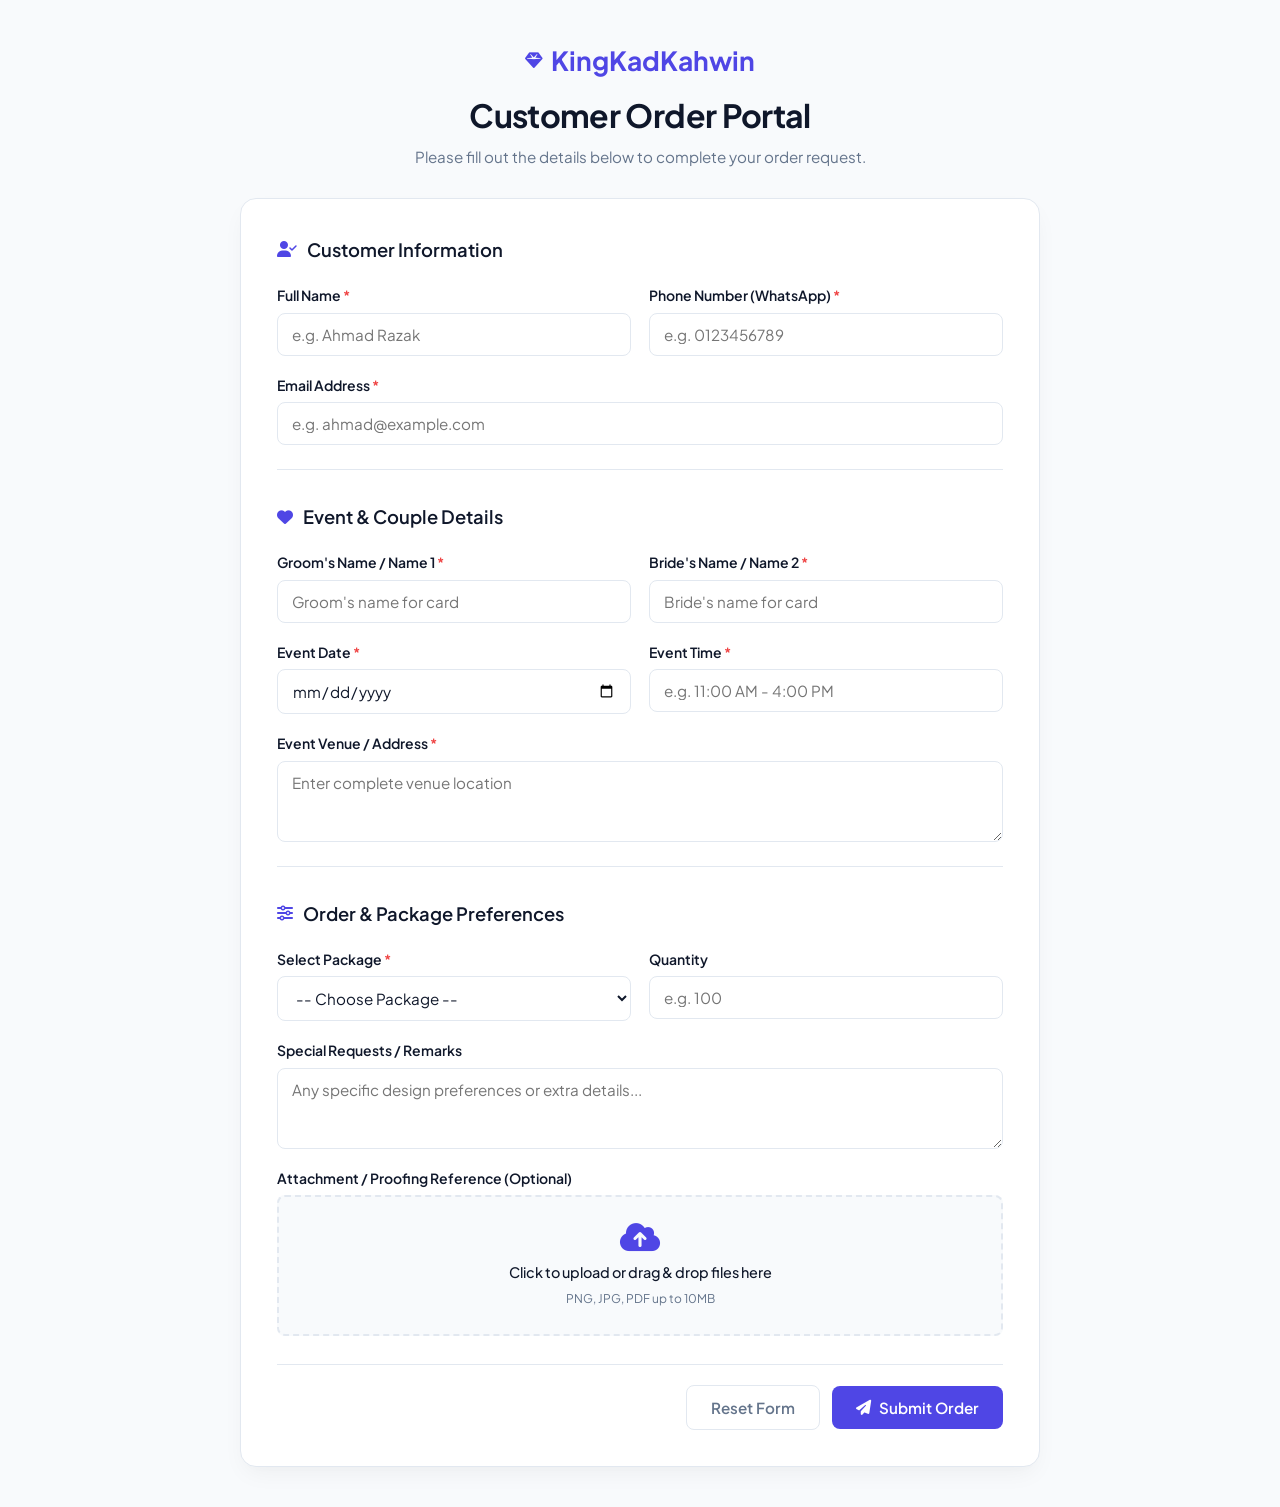
==== customer/customer.html @ 6fbe4507 "Initial commit" ====
<!DOCTYPE html>
<html lang="en">
<head>
    <meta charset="UTF-8">
    <meta name="viewport" content="width=device-width, initial-scale=1.0">
    <title>Customer Order Portal | KKK Ordering System</title>
    <!-- Google Fonts & Font Awesome Icons -->
    <link href="https://fonts.googleapis.com/css2?family=Plus+Jakarta+Sans:wght@400;500;600;700&display=swap" rel="stylesheet">
    <link rel="stylesheet" href="https://cdnjs.cloudflare.com/ajax/libs/font-awesome/6.4.0/css/all.min.css">
    <link rel="stylesheet" href="../design/customer.css">
</head>
<body>

    <div class="portal-container">
        <!-- Header Banner -->
        <header class="portal-header">
            <div class="logo-area">
                <i class="fa-solid fa-gem logo-icon"></i>
                <h2>KingKadKahwin</h2>
            </div>
            <h1>Customer Order Portal</h1>
            <p>Please fill out the details below to complete your order request.</p>
        </header>

        <!-- Main Form Card -->
        <main class="form-card">
            <form id="customerOrderForm" action="../api/customer_submit.php" method="POST" enctype="multipart/form-data">
                
                <!-- FALLBACK ORDER ID INPUTS -->
                <input type="hidden" id="orderId" name="order_id" value="ORD-TEMPORARY">
                <input type="hidden" id="orderNo" name="order_no" value="ORD-TEMPORARY">

                <!-- Section 1: Personal Details -->
                <section class="form-section">
                    <div class="section-title">
                        <i class="fa-solid fa-user-check"></i>
                        <h3>Customer Information</h3>
                    </div>
                    <div class="form-grid col-2">
                        <div class="input-group">
                            <label for="fullName">Full Name <span class="required">*</span></label>
                            <input type="text" id="fullName" name="full_name" placeholder="e.g. Ahmad Razak" required>
                        </div>
                        <div class="input-group">
                            <label for="phone">Phone Number (WhatsApp) <span class="required">*</span></label>
                            <input type="tel" id="phone" name="phone" placeholder="e.g. 0123456789" required>
                        </div>
                        <div class="input-group col-span-2">
                            <label for="email">Email Address <span class="required">*</span></label>
                            <input type="email" id="email" name="email" placeholder="e.g. ahmad@example.com" required>
                        </div>
                    </div>
                </section>

                <!-- Section 2: Event & Bride/Groom Details -->
                <section class="form-section">
                    <div class="section-title">
                        <i class="fa-solid fa-heart"></i>
                        <h3>Event & Couple Details</h3>
                    </div>
                    <div class="form-grid col-2">
                        <div class="input-group">
                            <label for="groomName">Groom's Name / Name 1 <span class="required">*</span></label>
                            <input type="text" id="groomName" name="groom_name" placeholder="Groom's name for card" required>
                        </div>
                        <div class="input-group">
                            <label for="brideName">Bride's Name / Name 2 <span class="required">*</span></label>
                            <input type="text" id="brideName" name="bride_name" placeholder="Bride's name for card" required>
                        </div>
                        <div class="input-group">
                            <label for="eventDate">Event Date <span class="required">*</span></label>
                            <input type="date" id="eventDate" name="event_date" required>
                        </div>
                        <div class="input-group">
                            <label for="eventTime">Event Time <span class="required">*</span></label>
                            <input type="text" id="eventTime" name="event_time" placeholder="e.g. 11:00 AM - 4:00 PM" required>
                        </div>
                        <div class="input-group col-span-2">
                            <label for="venue">Event Venue / Address <span class="required">*</span></label>
                            <textarea id="venue" name="venue" rows="3" placeholder="Enter complete venue location" required></textarea>
                        </div>
                    </div>
                </section>

                <!-- Section 3: Order Specifications & File Upload -->
                <section class="form-section">
                    <div class="section-title">
                        <i class="fa-solid fa-sliders"></i>
                        <h3>Order & Package Preferences</h3>
                    </div>
                    <div class="form-grid col-2">
                        <div class="input-group">
                            <label for="packageSelect">Select Package <span class="required">*</span></label>
                            <select id="packageSelect" name="package_type" required>
                                <option value="" disabled selected>-- Choose Package --</option>
                                <option value="Digital Invitation Only">Digital Invitation Only</option>
                                <option value="Printed Card - Basic (100 pcs)">Printed Card - Basic (100 pcs)</option>
                                <option value="Printed Card - Premium (500 pcs)">Printed Card - Premium (500 pcs)</option>
                                <option value="Luxury VIP Package">Luxury VIP Package</option>
                            </select>
                        </div>
                        <div class="input-group">
                            <label for="quantity">Quantity</label>
                            <input type="number" id="quantity" name="quantity" placeholder="e.g. 100" min="1">
                        </div>
                        <div class="input-group col-span-2">
                            <label for="specialNotes">Special Requests / Remarks</label>
                            <textarea id="specialNotes" name="notes" rows="3" placeholder="Any specific design preferences or extra details..."></textarea>
                        </div>
                        <div class="input-group col-span-2">
                            <label>Attachment / Proofing Reference (Optional)</label>
                            <div class="file-upload-box">
                                <i class="fa-solid fa-cloud-arrow-up"></i>
                                <p id="fileNameDisplay">Click to upload or drag & drop files here</p>
                                <span>PNG, JPG, PDF up to 10MB</span>
                                <input type="file" id="attachment" name="attachment" accept=".png,.jpg,.jpeg,.pdf">
                            </div>
                        </div>
                    </div>
                </section>

                <!-- Submit Button -->
                <div class="form-actions">
                    <button type="reset" class="btn-secondary">Reset Form</button>
                    <button type="submit" class="btn-primary">
                        <i class="fa-solid fa-paper-plane"></i> Submit Order
                    </button>
                </div>

            </form>
        </main>
    </div>

    <script src="../js/customer-dashboard.js"></script>
</body>
</html>
---- design/customer.css ----
/* --- Root Variables --- */
:root {
    --primary: #4f46e5;
    --primary-hover: #4338ca;
    --bg-main: #f8fafc;
    --card-bg: #ffffff;
    --text-main: #0f172a;
    --text-muted: #64748b;
    --border-color: #e2e8f0;
    --focus-ring: rgba(79, 70, 229, 0.2);
    --radius-lg: 16px;
    --radius-md: 8px;
    --shadow-md: 0 10px 25px -5px rgba(0, 0, 0, 0.05), 0 8px 10px -6px rgba(0, 0, 0, 0.01);
}

/* --- Global Reset & Page Setup --- */
* {
    box-sizing: border-box;
    margin: 0;
    padding: 0;
}

body {
    font-family: 'Plus Jakarta Sans', sans-serif;
    background-color: var(--bg-main);
    color: var(--text-main);
    line-height: 1.6;
    padding: 40px 20px;
}

.portal-container {
    max-width: 800px;
    margin: 0 auto;
}

/* --- Header Section --- */
.portal-header {
    text-align: center;
    margin-bottom: 28px;
}

.logo-area {
    display: inline-flex;
    align-items: center;
    gap: 8px;
    color: var(--primary);
    font-size: 1.1rem;
    font-weight: 700;
    margin-bottom: 8px;
}

.portal-header h1 {
    font-size: 2rem;
    font-weight: 700;
    color: var(--text-main);
    letter-spacing: -0.02em;
}

.portal-header p {
    color: var(--text-muted);
    font-size: 0.95rem;
    margin-top: 4px;
}

/* --- Card Container --- */
.form-card {
    background: var(--card-bg);
    border-radius: var(--radius-lg);
    padding: 36px;
    border: 1px solid var(--border-color);
    box-shadow: var(--shadow-md);
}

/* --- Form Sections --- */
.form-section {
    margin-bottom: 32px;
    padding-bottom: 24px;
    border-bottom: 1px solid var(--border-color);
}

.form-section:last-of-type {
    border-bottom: none;
    margin-bottom: 0;
    padding-bottom: 0;
}

.section-title {
    display: flex;
    align-items: center;
    gap: 10px;
    color: var(--primary);
    margin-bottom: 20px;
}

.section-title h3 {
    font-size: 1.15rem;
    font-weight: 600;
    color: var(--text-main);
}

/* --- Form Grids & Layout --- */
.form-grid {
    display: grid;
    gap: 18px;
}

.col-2 {
    grid-template-columns: repeat(2, 1fr);
}

.col-span-2 {
    grid-column: span 2;
}

/* Mobile responsiveness */
@media (max-width: 640px) {
    .col-2 {
        grid-template-columns: 1fr;
    }
    .col-span-2 {
        grid-column: span 1;
    }
    .form-card {
        padding: 24px 18px;
    }
}

/* --- Inputs, Selects & Textareas --- */
.input-group {
    display: flex;
    flex-direction: column;
    gap: 6px;
}

.input-group label {
    font-size: 0.875rem;
    font-weight: 600;
    color: var(--text-main);
}

.required {
    color: #ef4444;
}

input[type="text"],
input[type="tel"],
input[type="email"],
input[type="date"],
input[type="number"],
select,
textarea {
    width: 100%;
    padding: 11px 14px;
    font-family: inherit;
    font-size: 0.95rem;
    color: var(--text-main);
    background-color: #ffffff;
    border: 1px solid var(--border-color);
    border-radius: var(--radius-md);
    transition: all 0.2s ease;
    outline: none;
}

input:focus,
select:focus,
textarea:focus {
    border-color: var(--primary);
    box-shadow: 0 0 0 4px var(--focus-ring);
}

textarea {
    resize: vertical;
}

/* --- Styled File Upload Box --- */
.file-upload-box {
    position: relative;
    border: 2px dashed var(--border-color);
    border-radius: var(--radius-md);
    padding: 24px;
    text-align: center;
    background: #f8fafc;
    cursor: pointer;
    transition: background 0.2s ease, border-color 0.2s ease;
}

.file-upload-box:hover {
    border-color: var(--primary);
    background: #f1f5f9;
}

.file-upload-box i {
    font-size: 2rem;
    color: var(--primary);
    margin-bottom: 8px;
}

.file-upload-box p {
    font-size: 0.9rem;
    font-weight: 500;
    color: var(--text-main);
}

.file-upload-box span {
    font-size: 0.75rem;
    color: var(--text-muted);
}

.file-upload-box input[type="file"] {
    position: absolute;
    top: 0;
    left: 0;
    width: 100%;
    height: 100%;
    opacity: 0;
    cursor: pointer;
}

/* --- Action Buttons --- */
.form-actions {
    display: flex;
    justify-content: flex-end;
    align-items: center;
    gap: 12px;
    margin-top: 28px;
    padding-top: 20px;
    border-top: 1px solid var(--border-color);
}

button {
    font-family: inherit;
    font-size: 0.95rem;
    font-weight: 600;
    padding: 12px 24px;
    border-radius: var(--radius-md);
    cursor: pointer;
    border: none;
    display: inline-flex;
    align-items: center;
    gap: 8px;
    transition: background-color 0.2s ease, transform 0.1s ease;
}

button:active {
    transform: scale(0.98);
}

.btn-primary {
    background-color: var(--primary);
    color: #ffffff;
}

.btn-primary:hover {
    background-color: var(--primary-hover);
}

.btn-secondary {
    background-color: transparent;
    color: var(--text-muted);
    border: 1px solid var(--border-color);
}

.btn-secondary:hover {
    background-color: #f1f5f9;
    color: var(--text-main);
}
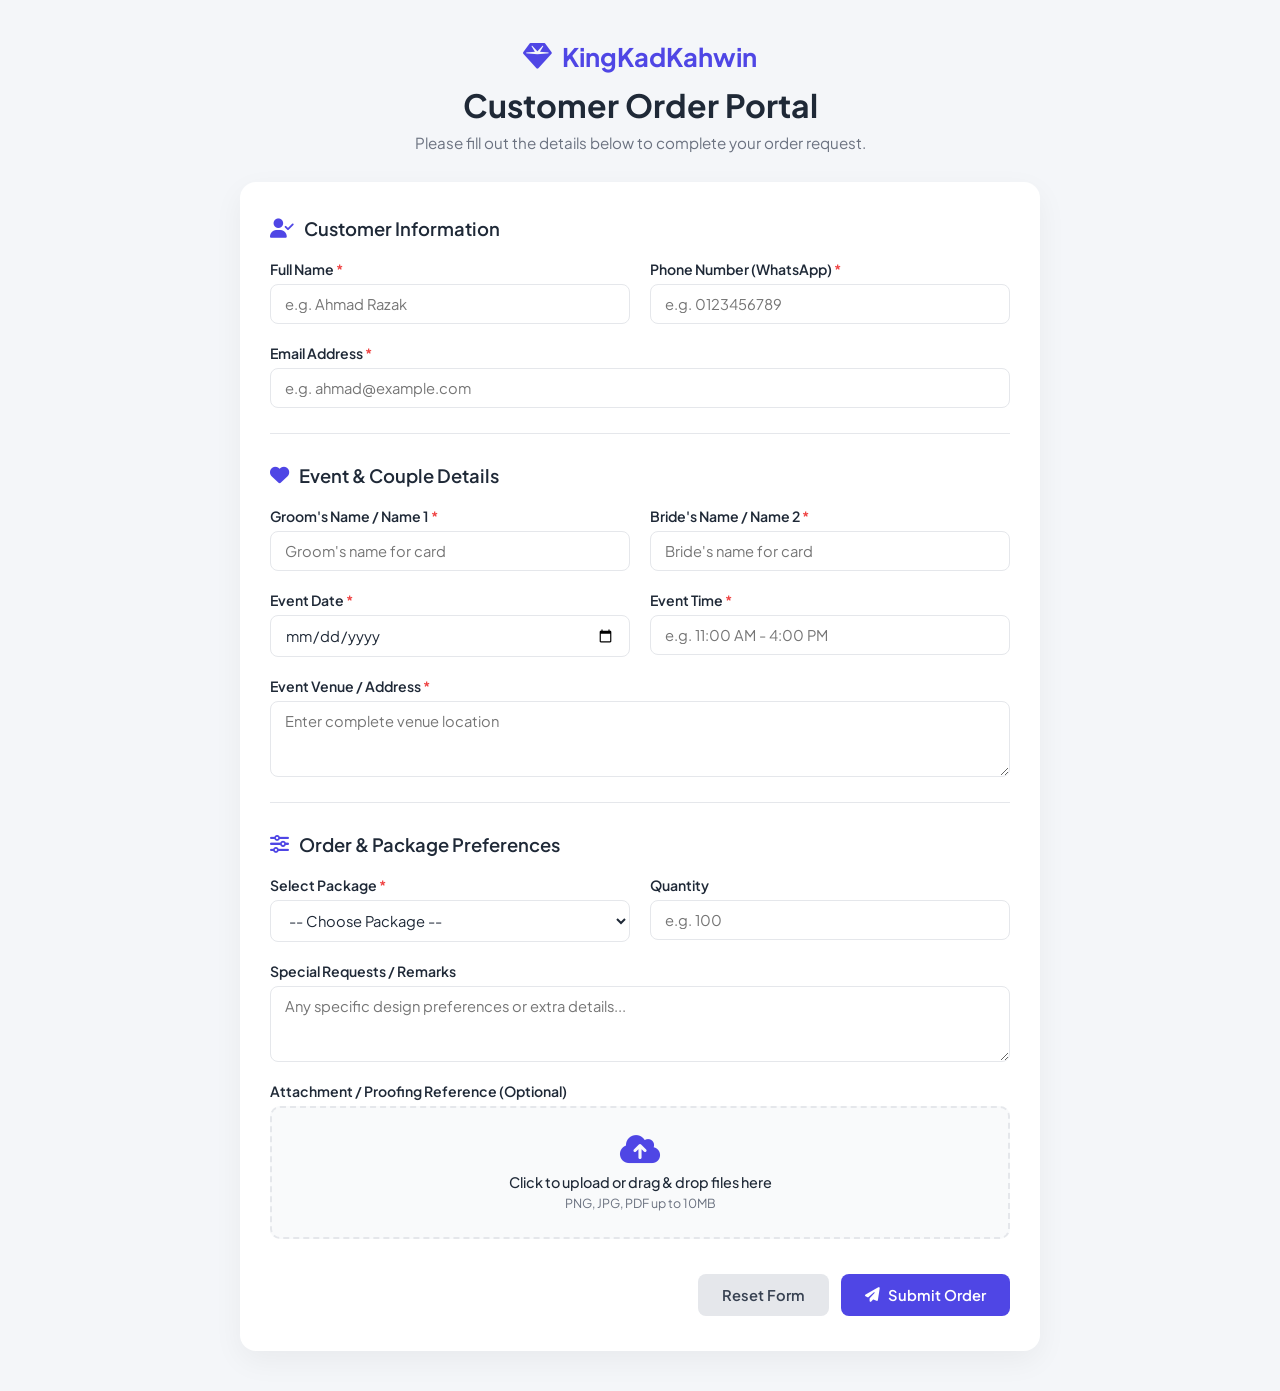
==== commit b2e3d5bb: "Seperate html, css, and js files in customer folder's files and fix some errors" ====
--- a/customer/customer.html
+++ b/customer/customer.html
@@ -7,6 +7,8 @@
     <!-- Google Fonts & Font Awesome Icons -->
     <link href="https://fonts.googleapis.com/css2?family=Plus+Jakarta+Sans:wght@400;500;600;700&display=swap" rel="stylesheet">
     <link rel="stylesheet" href="https://cdnjs.cloudflare.com/ajax/libs/font-awesome/6.4.0/css/all.min.css">
+    
+    <!-- Custom CSS -->
     <link rel="stylesheet" href="../design/customer.css">
 </head>
 <body>
@@ -131,6 +133,7 @@
         </main>
     </div>
 
+    <!-- Custom JavaScript -->
     <script src="../js/customer-dashboard.js"></script>
 </body>
 </html>
--- a/design/customer.css
+++ b/design/customer.css
@@ -1,19 +1,15 @@
-/* --- Root Variables --- */
 :root {
-    --primary: #4f46e5;
+    --primary-color: #4f46e5;
     --primary-hover: #4338ca;
-    --bg-main: #f8fafc;
+    --bg-color: #f4f6f9;
     --card-bg: #ffffff;
-    --text-main: #0f172a;
-    --text-muted: #64748b;
-    --border-color: #e2e8f0;
+    --text-main: #1f2937;
+    --text-muted: #6b7280;
+    --border-color: #e5e7eb;
     --focus-ring: rgba(79, 70, 229, 0.2);
-    --radius-lg: 16px;
-    --radius-md: 8px;
-    --shadow-md: 0 10px 25px -5px rgba(0, 0, 0, 0.05), 0 8px 10px -6px rgba(0, 0, 0, 0.01);
-}
-
-/* --- Global Reset & Page Setup --- */
+    --required-color: #ef4444;
+}
+
 * {
     box-sizing: border-box;
     margin: 0;
@@ -21,75 +17,84 @@
 }
 
 body {
+    background-color: var(--bg-color);
     font-family: 'Plus Jakarta Sans', sans-serif;
-    background-color: var(--bg-main);
-    color: var(--text-main);
-    line-height: 1.6;
+    color: var(--text-main);
+    min-height: 100vh;
     padding: 40px 20px;
+    display: flex;
+    justify-content: center;
 }
 
 .portal-container {
     max-width: 800px;
-    margin: 0 auto;
-}
-
-/* --- Header Section --- */
+    width: 100%;
+}
+
+/* Header Styling */
 .portal-header {
     text-align: center;
-    margin-bottom: 28px;
+    margin-bottom: 30px;
 }
 
 .logo-area {
     display: inline-flex;
     align-items: center;
-    gap: 8px;
-    color: var(--primary);
-    font-size: 1.1rem;
+    gap: 10px;
+    color: var(--primary-color);
+    margin-bottom: 12px;
+}
+
+.logo-icon {
+    font-size: 1.8rem;
+}
+
+.logo-area h2 {
+    font-size: 1.6rem;
     font-weight: 700;
-    margin-bottom: 8px;
 }
 
 .portal-header h1 {
     font-size: 2rem;
     font-weight: 700;
     color: var(--text-main);
-    letter-spacing: -0.02em;
+    margin-bottom: 8px;
 }
 
 .portal-header p {
     color: var(--text-muted);
     font-size: 0.95rem;
-    margin-top: 4px;
-}
-
-/* --- Card Container --- */
+}
+
+/* Form Card Container */
 .form-card {
     background: var(--card-bg);
-    border-radius: var(--radius-lg);
-    padding: 36px;
-    border: 1px solid var(--border-color);
-    box-shadow: var(--shadow-md);
-}
-
-/* --- Form Sections --- */
+    border-radius: 16px;
+    padding: 35px 30px;
+    box-shadow: 0 10px 30px rgba(0, 0, 0, 0.05);
+}
+
 .form-section {
-    margin-bottom: 32px;
-    padding-bottom: 24px;
+    margin-bottom: 30px;
+    padding-bottom: 25px;
     border-bottom: 1px solid var(--border-color);
 }
 
 .form-section:last-of-type {
     border-bottom: none;
-    margin-bottom: 0;
-    padding-bottom: 0;
+    margin-bottom: 10px;
 }
 
 .section-title {
     display: flex;
     align-items: center;
     gap: 10px;
-    color: var(--primary);
+    color: var(--primary-color);
     margin-bottom: 20px;
+}
+
+.section-title i {
+    font-size: 1.2rem;
 }
 
 .section-title h3 {
@@ -98,13 +103,13 @@
     color: var(--text-main);
 }
 
-/* --- Form Grids & Layout --- */
+/* Grid & Input Groups */
 .form-grid {
     display: grid;
-    gap: 18px;
-}
-
-.col-2 {
+    gap: 20px;
+}
+
+.form-grid.col-2 {
     grid-template-columns: repeat(2, 1fr);
 }
 
@@ -112,20 +117,6 @@
     grid-column: span 2;
 }
 
-/* Mobile responsiveness */
-@media (max-width: 640px) {
-    .col-2 {
-        grid-template-columns: 1fr;
-    }
-    .col-span-2 {
-        grid-column: span 1;
-    }
-    .form-card {
-        padding: 24px 18px;
-    }
-}
-
-/* --- Inputs, Selects & Textareas --- */
 .input-group {
     display: flex;
     flex-direction: column;
@@ -133,65 +124,61 @@
 }
 
 .input-group label {
-    font-size: 0.875rem;
+    font-size: 0.88rem;
     font-weight: 600;
     color: var(--text-main);
 }
 
 .required {
-    color: #ef4444;
-}
-
-input[type="text"],
-input[type="tel"],
-input[type="email"],
-input[type="date"],
-input[type="number"],
-select,
-textarea {
+    color: var(--required-color);
+}
+
+.input-group input,
+.input-group select,
+.input-group textarea {
     width: 100%;
-    padding: 11px 14px;
+    padding: 10px 14px;
+    font-size: 0.92rem;
     font-family: inherit;
-    font-size: 0.95rem;
-    color: var(--text-main);
+    border: 1px solid var(--border-color);
+    border-radius: 8px;
     background-color: #ffffff;
-    border: 1px solid var(--border-color);
-    border-radius: var(--radius-md);
+    color: var(--text-main);
+    outline: none;
     transition: all 0.2s ease;
-    outline: none;
-}
-
-input:focus,
-select:focus,
-textarea:focus {
-    border-color: var(--primary);
-    box-shadow: 0 0 0 4px var(--focus-ring);
-}
-
-textarea {
+}
+
+.input-group input:focus,
+.input-group select:focus,
+.input-group textarea:focus {
+    border-color: var(--primary-color);
+    box-shadow: 0 0 0 3px var(--focus-ring);
+}
+
+.input-group textarea {
     resize: vertical;
 }
 
-/* --- Styled File Upload Box --- */
+/* File Upload Box */
 .file-upload-box {
     position: relative;
     border: 2px dashed var(--border-color);
-    border-radius: var(--radius-md);
-    padding: 24px;
+    border-radius: 10px;
+    padding: 25px;
     text-align: center;
-    background: #f8fafc;
+    background-color: #f9fafb;
     cursor: pointer;
-    transition: background 0.2s ease, border-color 0.2s ease;
+    transition: all 0.2s ease;
 }
 
 .file-upload-box:hover {
-    border-color: var(--primary);
-    background: #f1f5f9;
+    border-color: var(--primary-color);
+    background-color: #f0f3ff;
 }
 
 .file-upload-box i {
     font-size: 2rem;
-    color: var(--primary);
+    color: var(--primary-color);
     margin-bottom: 8px;
 }
 
@@ -202,7 +189,7 @@
 }
 
 .file-upload-box span {
-    font-size: 0.75rem;
+    font-size: 0.78rem;
     color: var(--text-muted);
 }
 
@@ -216,51 +203,63 @@
     cursor: pointer;
 }
 
-/* --- Action Buttons --- */
+/* Form Action Buttons */
 .form-actions {
     display: flex;
     justify-content: flex-end;
-    align-items: center;
     gap: 12px;
-    margin-top: 28px;
-    padding-top: 20px;
-    border-top: 1px solid var(--border-color);
+    margin-top: 10px;
 }
 
 button {
     font-family: inherit;
-    font-size: 0.95rem;
+    font-size: 0.92rem;
     font-weight: 600;
     padding: 12px 24px;
-    border-radius: var(--radius-md);
+    border-radius: 8px;
     cursor: pointer;
     border: none;
+    transition: all 0.2s ease;
     display: inline-flex;
     align-items: center;
     gap: 8px;
-    transition: background-color 0.2s ease, transform 0.1s ease;
-}
-
-button:active {
-    transform: scale(0.98);
 }
 
 .btn-primary {
-    background-color: var(--primary);
+    background-color: var(--primary-color);
     color: #ffffff;
 }
 
 .btn-primary:hover {
     background-color: var(--primary-hover);
+    box-shadow: 0 4px 12px rgba(79, 70, 229, 0.3);
 }
 
 .btn-secondary {
-    background-color: transparent;
-    color: var(--text-muted);
-    border: 1px solid var(--border-color);
+    background-color: #e5e7eb;
+    color: #374151;
 }
 
 .btn-secondary:hover {
-    background-color: #f1f5f9;
-    color: var(--text-main);
+    background-color: #d1d5db;
+}
+
+/* Responsive Styles */
+@media (max-width: 640px) {
+    .form-grid.col-2 {
+        grid-template-columns: 1fr;
+    }
+    
+    .col-span-2 {
+        grid-column: span 1;
+    }
+
+    .form-actions {
+        flex-direction: column-reverse;
+    }
+
+    button {
+        width: 100%;
+        justify-content: center;
+    }
 }
